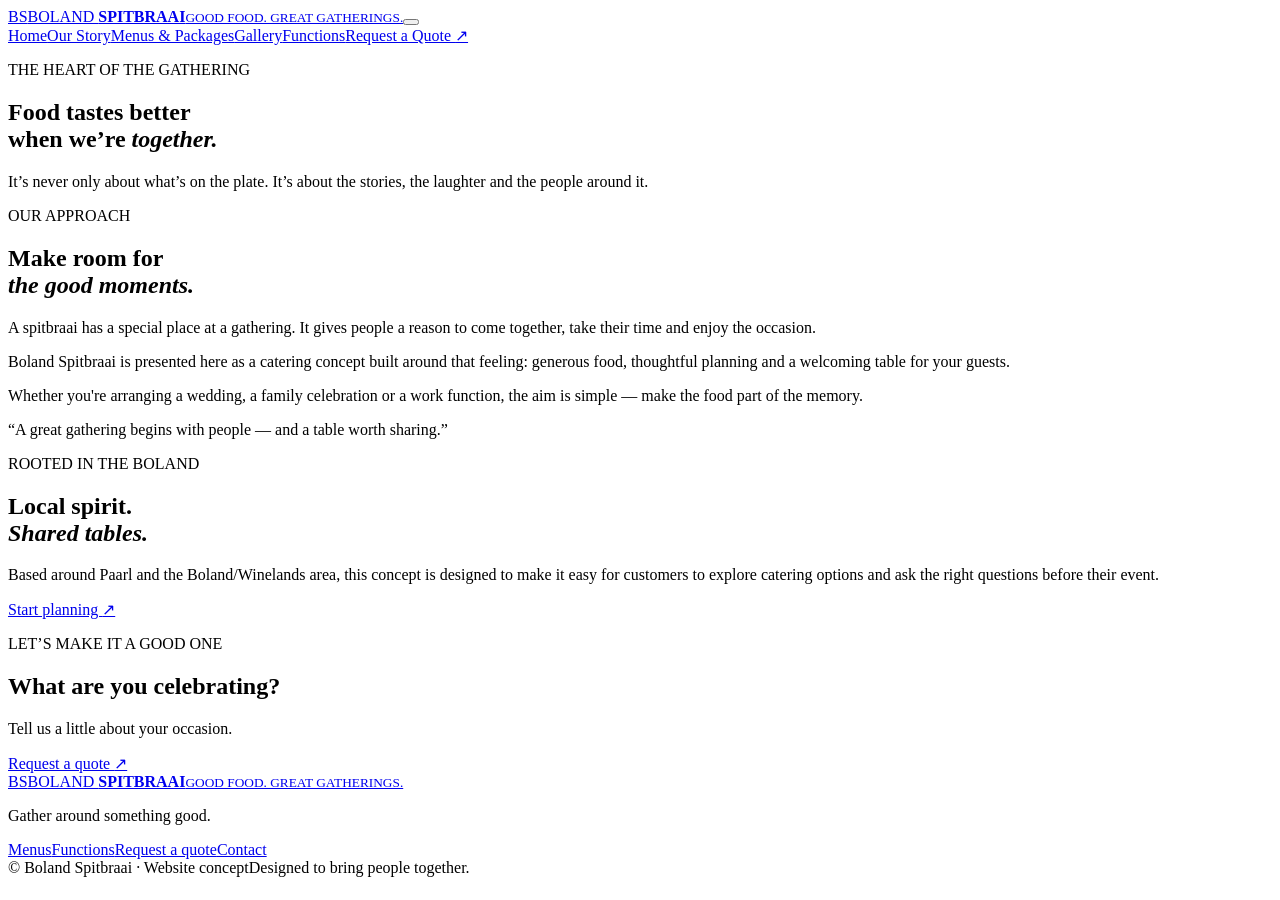
==== about.html @ 7854cdb7 "Add Boland Spitbraai about page" ====
<!doctype html><html lang="en"><head><meta charset="utf-8"><meta name="viewport" content="width=device-width, initial-scale=1"><meta name="description" content="Discover the spirit of Boland Spitbraai catering for gatherings in the Boland and Winelands."><title>Our Story | Boland Spitbraai</title><link rel="stylesheet" href="assets/css/styles.css"><script src="assets/js/main.js" defer></script></head><body>
<header class="site-header"><a class="brand" href="index.html"><span class="brand-mark">BS</span><span class="brand-name">BOLAND <b>SPITBRAAI</b><small>GOOD FOOD. GREAT GATHERINGS.</small></span></a><button class="nav-toggle" aria-expanded="false" aria-controls="site-nav" aria-label="Open navigation"><span></span><span></span></button><nav id="site-nav" class="site-nav"><a href="index.html">Home</a><a class="active" href="about.html">Our Story</a><a href="menus.html">Menus & Packages</a><a href="gallery.html">Gallery</a><a href="events.html">Functions</a><a class="nav-cta" href="quote.html">Request a Quote <span>↗</span></a></nav></header>
<main><section class="page-hero about-hero"><div class="page-hero-photo"></div><div class="wrap page-hero-content"><p class="eyebrow">THE HEART OF THE GATHERING</p><h1>Food tastes better<br>when we’re <em>together.</em></h1><p>It’s never only about what’s on the plate. It’s about the stories, the laughter and the people around it.</p></div></section>
<section class="section-pad"><div class="wrap story-grid"><div><p class="eyebrow dark-eye">OUR APPROACH</p><h2>Make room for<br><em>the good moments.</em></h2></div><div class="story-copy"><p>A spitbraai has a special place at a gathering. It gives people a reason to come together, take their time and enjoy the occasion.</p><p>Boland Spitbraai is presented here as a catering concept built around that feeling: generous food, thoughtful planning and a welcoming table for your guests.</p><p>Whether you're arranging a wedding, a family celebration or a work function, the aim is simple — make the food part of the memory.</p><div class="pull-quote">“A great gathering begins with people — and a table worth sharing.”</div></div></div></section>
<section class="about-image-row"><div class="about-image"></div><div class="about-image-copy"><p class="eyebrow">ROOTED IN THE BOLAND</p><h2>Local spirit.<br><em>Shared tables.</em></h2><p>Based around Paarl and the Boland/Winelands area, this concept is designed to make it easy for customers to explore catering options and ask the right questions before their event.</p><a class="button button-primary" href="quote.html">Start planning <span>↗</span></a></div></section>
<section class="quote-band"><div class="wrap quote-band-inner"><div><p class="eyebrow">LET’S MAKE IT A GOOD ONE</p><h2>What are you celebrating?</h2><p>Tell us a little about your occasion.</p></div><a class="button button-light" href="quote.html">Request a quote <span>↗</span></a></div></section></main>
<footer class="site-footer"><div class="wrap footer-main"><a class="brand footer-brand" href="index.html"><span class="brand-mark">BS</span><span class="brand-name">BOLAND <b>SPITBRAAI</b><small>GOOD FOOD. GREAT GATHERINGS.</small></span></a><p>Gather around something good.</p><div class="footer-links"><a href="menus.html">Menus</a><a href="events.html">Functions</a><a href="quote.html">Request a quote</a><a href="contact.html">Contact</a></div></div><div class="wrap footer-bottom"><span>© <span data-year></span> Boland Spitbraai · Website concept</span><span>Designed to bring people together.</span></div></footer></body></html>
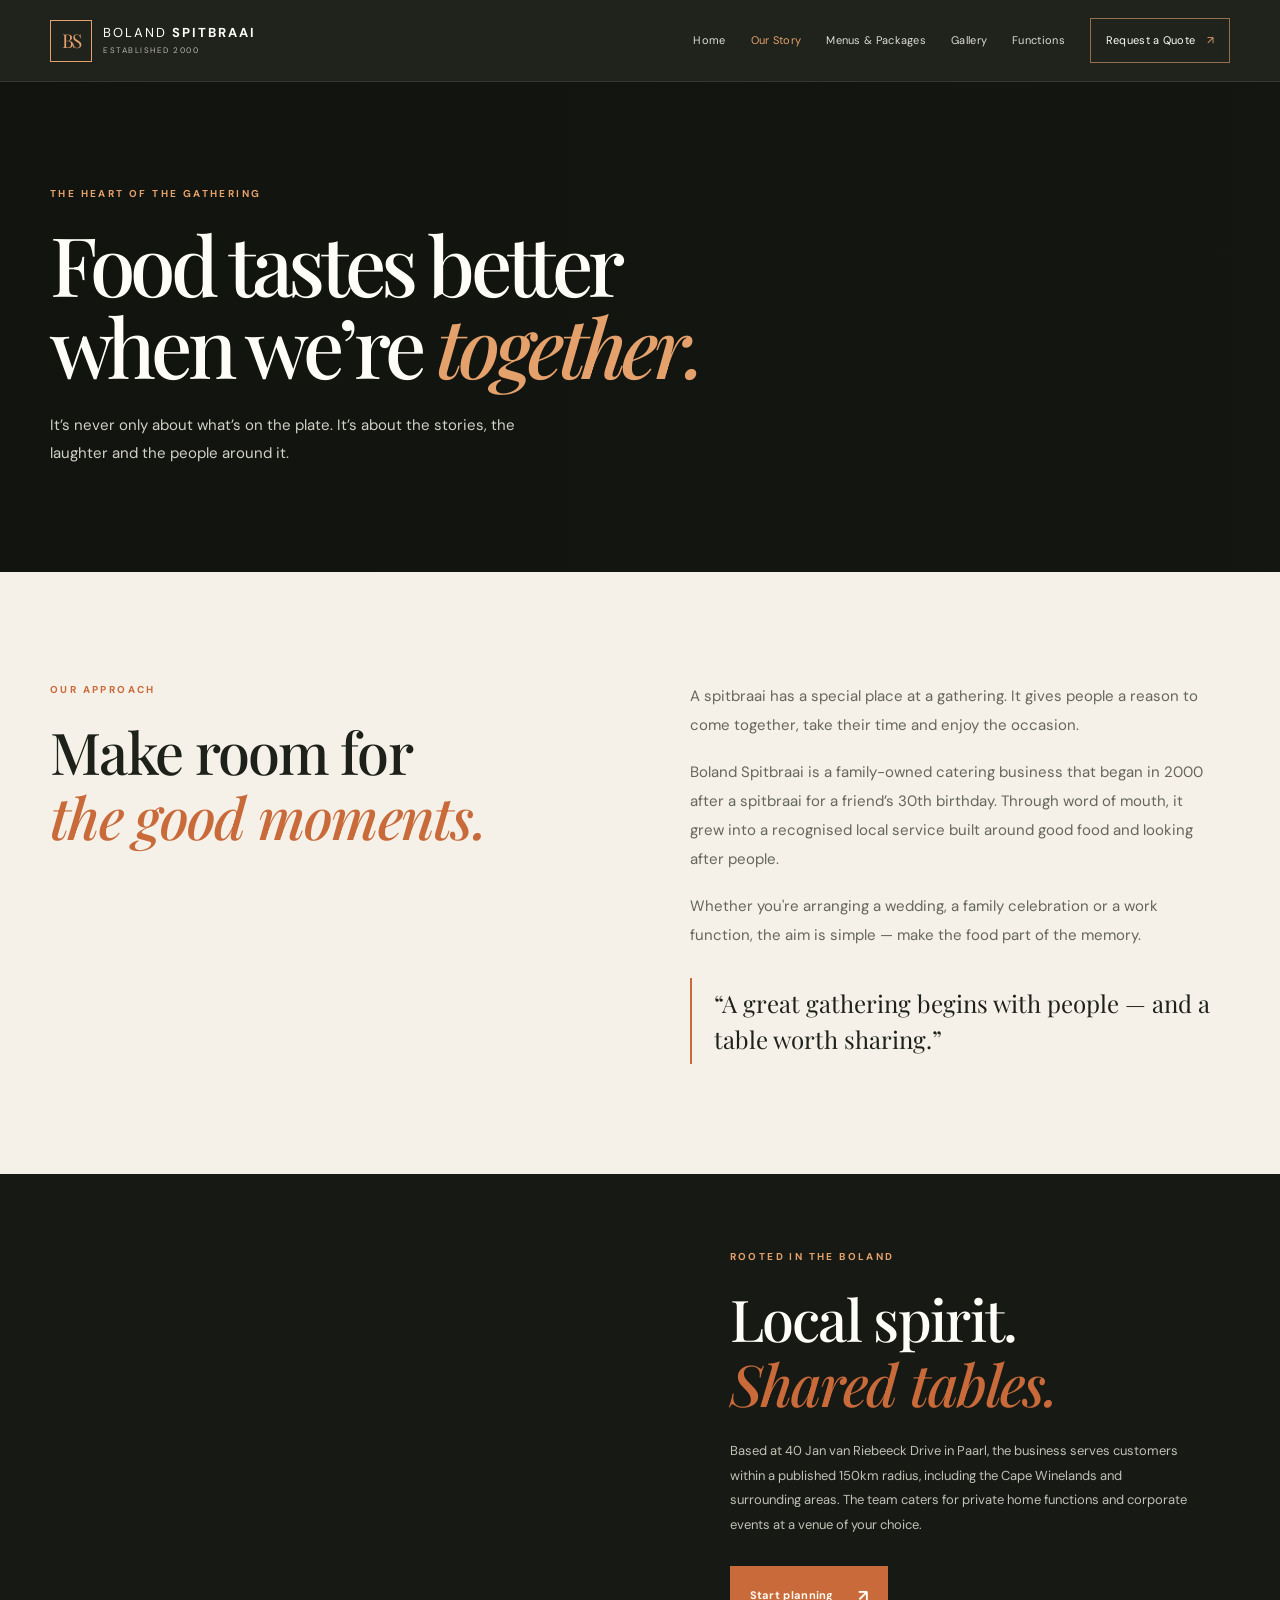
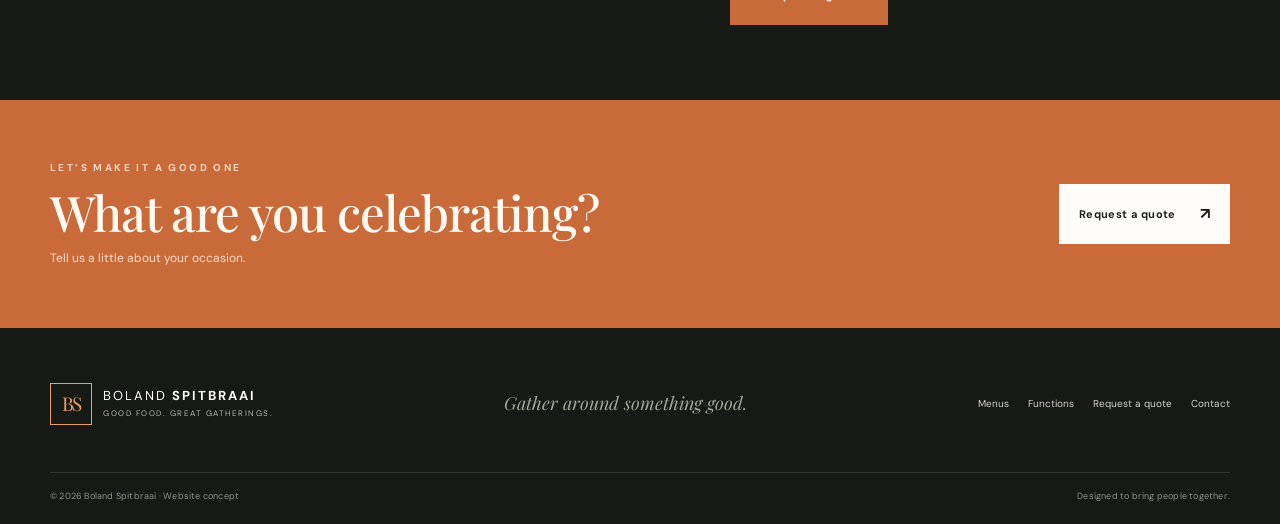
==== commit d4d24e0b: "Use verified Boland Spitbraai business details" ====
--- a/about.html
+++ b/about.html
@@ -1,7 +1,7 @@
 <!doctype html><html lang="en"><head><meta charset="utf-8"><meta name="viewport" content="width=device-width, initial-scale=1"><meta name="description" content="Discover the spirit of Boland Spitbraai catering for gatherings in the Boland and Winelands."><title>Our Story | Boland Spitbraai</title><link rel="stylesheet" href="assets/css/styles.css"><script src="assets/js/main.js" defer></script></head><body>
-<header class="site-header"><a class="brand" href="index.html"><span class="brand-mark">BS</span><span class="brand-name">BOLAND <b>SPITBRAAI</b><small>GOOD FOOD. GREAT GATHERINGS.</small></span></a><button class="nav-toggle" aria-expanded="false" aria-controls="site-nav" aria-label="Open navigation"><span></span><span></span></button><nav id="site-nav" class="site-nav"><a href="index.html">Home</a><a class="active" href="about.html">Our Story</a><a href="menus.html">Menus & Packages</a><a href="gallery.html">Gallery</a><a href="events.html">Functions</a><a class="nav-cta" href="quote.html">Request a Quote <span>↗</span></a></nav></header>
+<header class="site-header"><a class="brand" href="index.html"><span class="brand-mark">BS</span><span class="brand-name">BOLAND <b>SPITBRAAI</b><small>ESTABLISHED 2000</small></span></a><button class="nav-toggle" aria-expanded="false" aria-controls="site-nav" aria-label="Open navigation"><span></span><span></span></button><nav id="site-nav" class="site-nav"><a href="index.html">Home</a><a class="active" href="about.html">Our Story</a><a href="menus.html">Menus & Packages</a><a href="gallery.html">Gallery</a><a href="events.html">Functions</a><a class="nav-cta" href="quote.html">Request a Quote <span>↗</span></a></nav></header>
 <main><section class="page-hero about-hero"><div class="page-hero-photo"></div><div class="wrap page-hero-content"><p class="eyebrow">THE HEART OF THE GATHERING</p><h1>Food tastes better<br>when we’re <em>together.</em></h1><p>It’s never only about what’s on the plate. It’s about the stories, the laughter and the people around it.</p></div></section>
-<section class="section-pad"><div class="wrap story-grid"><div><p class="eyebrow dark-eye">OUR APPROACH</p><h2>Make room for<br><em>the good moments.</em></h2></div><div class="story-copy"><p>A spitbraai has a special place at a gathering. It gives people a reason to come together, take their time and enjoy the occasion.</p><p>Boland Spitbraai is presented here as a catering concept built around that feeling: generous food, thoughtful planning and a welcoming table for your guests.</p><p>Whether you're arranging a wedding, a family celebration or a work function, the aim is simple — make the food part of the memory.</p><div class="pull-quote">“A great gathering begins with people — and a table worth sharing.”</div></div></div></section>
-<section class="about-image-row"><div class="about-image"></div><div class="about-image-copy"><p class="eyebrow">ROOTED IN THE BOLAND</p><h2>Local spirit.<br><em>Shared tables.</em></h2><p>Based around Paarl and the Boland/Winelands area, this concept is designed to make it easy for customers to explore catering options and ask the right questions before their event.</p><a class="button button-primary" href="quote.html">Start planning <span>↗</span></a></div></section>
+<section class="section-pad"><div class="wrap story-grid"><div><p class="eyebrow dark-eye">OUR APPROACH</p><h2>Make room for<br><em>the good moments.</em></h2></div><div class="story-copy"><p>A spitbraai has a special place at a gathering. It gives people a reason to come together, take their time and enjoy the occasion.</p><p>Boland Spitbraai is a family-owned catering business that began in 2000 after a spitbraai for a friend’s 30th birthday. Through word of mouth, it grew into a recognised local service built around good food and looking after people.</p><p>Whether you're arranging a wedding, a family celebration or a work function, the aim is simple — make the food part of the memory.</p><div class="pull-quote">“A great gathering begins with people — and a table worth sharing.”</div></div></div></section>
+<section class="about-image-row"><div class="about-image"></div><div class="about-image-copy"><p class="eyebrow">ROOTED IN THE BOLAND</p><h2>Local spirit.<br><em>Shared tables.</em></h2><p>Based at 40 Jan van Riebeeck Drive in Paarl, the business serves customers within a published 150km radius, including the Cape Winelands and surrounding areas. The team caters for private home functions and corporate events at a venue of your choice.</p><a class="button button-primary" href="quote.html">Start planning <span>↗</span></a></div></section>
 <section class="quote-band"><div class="wrap quote-band-inner"><div><p class="eyebrow">LET’S MAKE IT A GOOD ONE</p><h2>What are you celebrating?</h2><p>Tell us a little about your occasion.</p></div><a class="button button-light" href="quote.html">Request a quote <span>↗</span></a></div></section></main>
 <footer class="site-footer"><div class="wrap footer-main"><a class="brand footer-brand" href="index.html"><span class="brand-mark">BS</span><span class="brand-name">BOLAND <b>SPITBRAAI</b><small>GOOD FOOD. GREAT GATHERINGS.</small></span></a><p>Gather around something good.</p><div class="footer-links"><a href="menus.html">Menus</a><a href="events.html">Functions</a><a href="quote.html">Request a quote</a><a href="contact.html">Contact</a></div></div><div class="wrap footer-bottom"><span>© <span data-year></span> Boland Spitbraai · Website concept</span><span>Designed to bring people together.</span></div></footer></body></html>
--- a/assets/css/styles.css
+++ b/assets/css/styles.css
@@ -0,0 +1,19 @@
+@import url('https://fonts.googleapis.com/css2?family=DM+Sans:wght@400;500;600;700&family=Playfair+Display:ital,wght@0,500;0,600;0,700;1,500;1,600&display=swap');
+:root{--ink:#1d211a;--deep:#171914;--deep2:#22261e;--paper:#f5f1e8;--paper2:#ebe4d6;--muted:#78796f;--line:rgba(29,33,26,.16);--accent:#c86a3a;--accent2:#e5a16c;--white:#fffdf7;--serif:'Playfair Display',Georgia,serif;--sans:'DM Sans',Arial,sans-serif;--wrap:1180px}
+*{box-sizing:border-box}html{scroll-behavior:smooth;scroll-padding-top:90px}body{margin:0;background:var(--paper);color:var(--ink);font-family:var(--sans);font-size:15px;line-height:1.7;-webkit-font-smoothing:antialiased}body.nav-open{overflow:hidden}a{color:inherit;text-decoration:none}img{display:block;max-width:100%}button,input,select,textarea{font:inherit}.wrap{width:min(var(--wrap),calc(100% - 64px));margin-inline:auto}.section-pad{padding:110px 0}.site-header{height:82px;position:sticky;top:0;z-index:50;display:flex;align-items:center;justify-content:space-between;padding:0 max(32px,calc((100vw - var(--wrap))/2));background:rgba(23,25,20,.96);color:var(--white);border-bottom:1px solid rgba(255,255,255,.09);backdrop-filter:blur(14px)}.brand{display:flex;align-items:center;gap:11px;flex-shrink:0}.brand-mark{width:42px;height:42px;border:1px solid var(--accent2);display:grid;place-items:center;font-family:var(--serif);font-size:19px;color:var(--accent2);letter-spacing:-2px}.brand-name{font-size:13px;letter-spacing:2px;line-height:1.2}.brand-name b{font-weight:700}.brand-name small{display:block;margin-top:5px;font-size:8px;letter-spacing:1.5px;color:#b8b7ab}.site-nav{display:flex;align-items:center;gap:25px;font-size:11px;letter-spacing:.3px}.site-nav>a:not(.nav-cta){color:#deddd3;transition:color .2s}.site-nav>a:hover,.site-nav>a.active{color:var(--accent2)}.nav-cta{padding:12px 15px;border:1px solid rgba(229,161,108,.6);color:var(--white);white-space:nowrap}.nav-cta span{color:var(--accent2);margin-left:8px}.nav-toggle{display:none}
+.hero{min-height:690px;height:min(790px,calc(100svh - 82px));position:relative;overflow:hidden;display:flex;align-items:center;background:var(--deep);color:var(--white)}.hero-image,.page-hero-photo{position:absolute;inset:0;background-size:cover;background-position:center}.hero-image{background-image:linear-gradient(90deg,rgba(15,17,13,.92) 0%,rgba(15,17,13,.77) 40%,rgba(15,17,13,.16) 100%),linear-gradient(0deg,rgba(15,17,13,.36),transparent 50%),url('https://images.unsplash.com/photo-1529193591184-b1d58069ecdd?auto=format&fit=crop&w=2000&q=90');transform:scale(1.02)}.hero-content{position:relative;z-index:1;padding-top:12px}.eyebrow{font-size:10px;letter-spacing:2.4px;font-weight:700;line-height:1.5;color:var(--accent2);margin:0 0 22px}.eyebrow span{display:inline-block;width:24px;height:1px;background:var(--accent2);vertical-align:middle;margin-right:8px}.hero h1,.page-hero h1,.quote-intro h1{font-size:clamp(56px,7vw,98px);letter-spacing:-4.8px;line-height:.99;font-weight:500;margin:0;font-family:var(--serif)}h1 em,h2 em{font-weight:500;color:var(--accent2)}.hero-copy{max-width:470px;margin:28px 0 30px;color:#deddd3;font-size:15px;line-height:1.85}.hero-actions{display:flex;align-items:center;gap:28px}.button{display:inline-flex;align-items:center;justify-content:center;gap:24px;padding:15px 19px;font-size:11px;letter-spacing:.3px;font-weight:700;border:1px solid transparent;cursor:pointer;transition:transform .2s,background .2s,border-color .2s}.button:hover{transform:translateY(-2px)}.button span{font-size:16px}.button-primary{background:var(--accent);color:#fffaf2}.button-primary:hover{background:#ad552c}.text-link{color:#f5f1e8;font-size:11px}.text-link span{margin-left:8px;color:var(--accent2)}.hero-note{display:flex;align-items:center;gap:12px;margin-top:76px;color:#b5b4a8;font-size:8px;letter-spacing:1.9px}.note-line{width:32px;height:1px;background:var(--accent2)}.hero-stamp{position:absolute;right:max(32px,calc((100vw - var(--wrap))/2));bottom:54px;z-index:1;width:136px;height:136px;border:1px solid rgba(229,161,108,.6);border-radius:50%;display:flex;flex-direction:column;align-items:center;justify-content:center;gap:4px;color:#e6d7c2;transform:rotate(9deg);font-size:8px;letter-spacing:1.7px}.hero-stamp b{font-family:var(--serif);font-size:18px;font-weight:500;color:var(--accent2);letter-spacing:0}
+.intro-grid,.story-grid,.contact-grid{display:grid;grid-template-columns:1fr 1fr;gap:90px;align-items:start}.dark-eye{color:var(--accent)}h2{font-family:var(--serif);font-weight:500;letter-spacing:-1.7px;font-size:clamp(37px,4.5vw,58px);line-height:1.12;margin:0 0 24px}h2 em{color:var(--accent)}.intro-copy{max-width:500px;padding-top:18px}.intro-copy p,.story-copy p,.contact-grid>div>p:not(.eyebrow){color:#65665c;line-height:1.95;margin:0 0 17px}.under-link{display:inline-flex;gap:22px;align-items:center;border-bottom:1px solid var(--accent);padding:8px 0;color:var(--ink);font-size:11px;font-weight:700;margin-top:12px}.under-link span{color:var(--accent);font-size:16px}
+.feature-section{display:grid;grid-template-columns:1fr 1fr;min-height:610px;background:var(--deep);color:var(--white)}.feature-photo{background:url('https://images.unsplash.com/photo-1555939594-58d7cb561ad1?auto=format&fit=crop&w=1400&q=90') center/cover;min-height:550px}.feature-panel{padding:90px clamp(38px,7vw,105px);align-self:center}.feature-panel h2{font-size:clamp(40px,4.5vw,60px)}.feature-panel>p:not(.eyebrow){color:#c0c0b4;max-width:450px;font-size:13px;line-height:1.9}.feature-list{margin:27px 0 32px;border-top:1px solid rgba(255,255,255,.14)}.feature-list>div{display:flex;align-items:center;gap:20px;border-bottom:1px solid rgba(255,255,255,.14);padding:14px 0;font-size:12px}.feature-list span{color:var(--accent2);font-size:10px}.button-outline{border-color:rgba(229,161,108,.7);color:var(--white);background:transparent}.button-outline:hover{background:rgba(229,161,108,.1)}
+.section-heading{display:flex;align-items:end;justify-content:space-between;gap:45px;margin-bottom:44px}.section-heading h2{margin-bottom:0}.section-heading>p{max-width:380px;color:#74756b;font-size:13px;line-height:1.9;margin:0 0 5px}.package-grid{display:grid;grid-template-columns:repeat(3,1fr);gap:22px}.package-card{display:block;min-width:0}.card-number{display:block;font-size:9px;letter-spacing:1.6px;color:#77786e;margin-bottom:12px}.package-image{height:270px;background-size:cover;background-position:center;transition:filter .25s,transform .35s}.package-card:hover .package-image{filter:saturate(1.1);transform:translateY(-4px)}.package-image-one{background-image:url('https://images.unsplash.com/photo-1555939594-58d7cb561ad1?auto=format&fit=crop&w=900&q=85')}.package-image-two{background-image:url('https://images.unsplash.com/photo-1511795409834-ef04bbd61622?auto=format&fit=crop&w=900&q=85')}.package-image-three{background-image:url('https://images.unsplash.com/photo-1528605248644-14dd04022da1?auto=format&fit=crop&w=900&q=85')}.package-bottom{display:flex;align-items:center;justify-content:space-between;gap:12px;padding:20px 0;border-bottom:1px solid var(--line)}.package-bottom h3,.event-card h3{font-family:var(--serif);font-weight:500;font-size:23px;line-height:1.2;margin:0 0 9px}.package-bottom p,.event-card p{font-size:12px;color:#73746a;line-height:1.7;margin:0}.round-arrow{width:35px;height:35px;border:1px solid var(--line);border-radius:50%;display:grid;place-items:center;flex-shrink:0;color:var(--accent)}.small-note{font-size:10px;line-height:1.8;color:#838378;margin-top:24px}
+.quote-band{background:var(--accent);color:#fffaf2;padding:60px 0}.quote-band-inner{display:flex;align-items:center;justify-content:space-between;gap:30px}.quote-band .eyebrow{color:#f8d7be;margin-bottom:10px}.quote-band h2{font-size:clamp(34px,4vw,49px);margin:0 0 8px;letter-spacing:-1px}.quote-band h2 em{color:#ffe3cb}.quote-band p:not(.eyebrow){margin:0;color:#ffdfc9;font-size:12px}.button-light{background:var(--white);color:var(--ink);white-space:nowrap}.button-light:hover{background:#f2e3d1}
+.site-footer{background:var(--deep);color:var(--white);padding:42px 0 0}.footer-main{display:flex;align-items:center;justify-content:space-between;gap:25px;padding-bottom:35px}.footer-main>p{color:#a7a79b;font-family:var(--serif);font-style:italic;font-size:18px}.footer-links{display:flex;gap:19px;flex-wrap:wrap}.footer-links a{font-size:10px;color:#d4d3c9}.footer-links a:hover{color:var(--accent2)}.footer-bottom{border-top:1px solid rgba(255,255,255,.12);padding:16px 0 20px;display:flex;justify-content:space-between;gap:20px;color:#929387;font-size:9px;letter-spacing:.2px}
+.page-hero{position:relative;min-height:490px;display:flex;align-items:center;background:var(--deep);color:var(--white);overflow:hidden}.page-hero-photo{background-image:linear-gradient(90deg,rgba(17,19,14,.91),rgba(17,19,14,.58) 60%,rgba(17,19,14,.28)),url('https://images.unsplash.com/photo-1555939594-58d7cb561ad1?auto=format&fit=crop&w=1800&q=85')}.about-hero .page-hero-photo{background-image:linear-gradient(90deg,rgba(17,19,14,.92),rgba(17,19,14,.56)),url('https://images.unsplash.com/photo-1528605248644-14dd04022da1?auto=format&fit=crop&w=1800&q=85')}.menu-hero .page-hero-photo{background-image:linear-gradient(90deg,rgba(17,19,14,.92),rgba(17,19,14,.48)),url('https://images.unsplash.com/photo-1544025162-d76694265947?auto=format&fit=crop&w=1800&q=85')}.gallery-hero .page-hero-photo{background-image:linear-gradient(90deg,rgba(17,19,14,.92),rgba(17,19,14,.45)),url('https://images.unsplash.com/photo-1517248135467-4c7edcad34c4?auto=format&fit=crop&w=1800&q=85')}.events-hero .page-hero-photo{background-image:linear-gradient(90deg,rgba(17,19,14,.93),rgba(17,19,14,.54)),url('https://images.unsplash.com/photo-1511795409834-ef04bbd61622?auto=format&fit=crop&w=1800&q=85')}.contact-hero .page-hero-photo{background-image:linear-gradient(90deg,rgba(17,19,14,.93),rgba(17,19,14,.48)),url('https://images.unsplash.com/photo-1517248135467-4c7edcad34c4?auto=format&fit=crop&w=1800&q=85')}.page-hero-content{position:relative;padding-top:24px;padding-bottom:24px}.page-hero h1{font-size:clamp(52px,6.7vw,82px)}.page-hero-content>p:not(.eyebrow){max-width:520px;color:#d2d1c7;margin:25px 0 0;line-height:1.9}.page-hero-content .button{margin-top:25px}
+.story-grid{gap:100px}.story-copy{max-width:530px}.pull-quote{border-left:2px solid var(--accent);padding:7px 0 7px 22px;margin-top:28px;font-family:var(--serif);font-size:24px;line-height:1.5}.about-image-row{display:grid;grid-template-columns:1fr 1fr;background:var(--deep);color:var(--white)}.about-image{min-height:470px;background:url('https://images.unsplash.com/photo-1547592180-85f173990554?auto=format&fit=crop&w=1300&q=85') center/cover}.about-image-copy{align-self:center;padding:75px clamp(36px,7vw,100px)}.about-image-copy>p:not(.eyebrow){color:#c1c1b5;font-size:13px;line-height:1.9;max-width:470px;margin-bottom:28px}
+.menu-list-section{padding-top:80px}.menu-row{display:grid;grid-template-columns:1fr 1fr;gap:70px;align-items:center;padding:50px 0;border-top:1px solid var(--line)}.menu-row.reverse .menu-row-image{order:2}.menu-row-image{height:390px;position:relative;background-size:cover;background-position:center}.menu-image-one{background-image:url('https://images.unsplash.com/photo-1555939594-58d7cb561ad1?auto=format&fit=crop&w=1200&q=85')}.menu-image-two{background-image:url('https://images.unsplash.com/photo-1511795409834-ef04bbd61622?auto=format&fit=crop&w=1200&q=85')}.menu-image-three{background-image:url('https://images.unsplash.com/photo-1528605248644-14dd04022da1?auto=format&fit=crop&w=1200&q=85')}.menu-row-image>span{position:absolute;top:18px;left:18px;background:var(--accent);color:#fff;padding:8px 13px;font-size:11px}.menu-row-content h2{font-size:43px}.menu-row-content>p:not(.eyebrow){color:#727368;font-size:13px;line-height:1.9}.menu-row-content ul{list-style:none;margin:23px 0;padding:0}.menu-row-content li{border-bottom:1px solid var(--line);padding:10px 0;font-size:12px;color:#55574d}.menu-row-content li:before{content:'↗';color:var(--accent);margin-right:12px}
+.gallery-grid{display:grid;grid-template-columns:repeat(3,1fr);grid-auto-rows:250px;gap:18px}.gallery-tile{margin:0;position:relative;overflow:hidden;background:#d8d0c2}.gallery-tile img{width:100%;height:100%;object-fit:cover;transition:transform .5s}.gallery-tile:hover img{transform:scale(1.04)}.gallery-tile:after{content:'';position:absolute;inset:35% 0 0;background:linear-gradient(transparent,rgba(0,0,0,.72));pointer-events:none}.gallery-tile figcaption{position:absolute;z-index:1;bottom:18px;left:20px;color:white;font-family:var(--serif);font-size:20px}.gallery-tile figcaption span{font-family:var(--sans);font-size:9px;letter-spacing:1px;color:var(--accent2);margin-right:10px}.tile-tall{grid-row:span 2}.tile-wide{grid-column:span 2}
+.event-grid{display:grid;grid-template-columns:repeat(3,1fr);gap:22px}.event-card{background:var(--white)}.event-img{height:240px;background-size:cover;background-position:center}.event-img-wedding{background-image:url('https://images.unsplash.com/photo-1511795409834-ef04bbd61622?auto=format&fit=crop&w=900&q=85')}.event-img-private{background-image:url('https://images.unsplash.com/photo-1528605248644-14dd04022da1?auto=format&fit=crop&w=900&q=85')}.event-img-corporate{background-image:url('https://images.unsplash.com/photo-1517248135467-4c7edcad34c4?auto=format&fit=crop&w=900&q=85')}.event-card-body{padding:24px}.event-index{font-size:9px;letter-spacing:1.5px;color:var(--accent)}.event-card h3{margin:12px 0}.event-card .under-link{margin-top:16px}.planning-section{background:var(--deep);color:var(--white)}.planning-grid{display:grid;grid-template-columns:.9fr 1.1fr;gap:100px}.planning-grid>div:first-child>p:not(.eyebrow){max-width:410px;color:#b7b7aa;font-size:13px;line-height:1.9;margin-bottom:28px}.planning-steps>div{display:flex;gap:25px;border-bottom:1px solid rgba(255,255,255,.15);padding:20px 0}.planning-steps>div:first-child{padding-top:0}.planning-steps>div>span{color:var(--accent2);font-size:11px}.planning-steps h3{font-family:var(--serif);font-size:23px;font-weight:500;margin:0 0 7px}.planning-steps p{margin:0;color:#b8b8ac;font-size:12px;line-height:1.8}
+.quote-page{background:var(--paper)}.quote-layout{display:grid;grid-template-columns:.8fr 1.2fr;gap:80px;align-items:start}.quote-intro h1{font-size:clamp(50px,5.5vw,70px);color:var(--ink)}.quote-intro h1 em{color:var(--accent)}.quote-intro>p:not(.eyebrow){color:#6c6d62;font-size:13px;line-height:1.9;margin:23px 0 30px}.quote-info{display:flex;gap:16px;padding:18px 0;border-top:1px solid var(--line)}.quote-info>span{color:var(--accent);font-size:10px}.quote-info b{font-size:12px}.quote-info p{margin:3px 0 0;color:#77786d;font-size:11px}.quote-form{background:var(--white);padding:34px;border:1px solid rgba(29,33,26,.08);box-shadow:0 14px 45px rgba(44,36,25,.05)}.form-top{display:flex;justify-content:space-between;gap:10px;border-bottom:1px solid var(--line);padding-bottom:18px;margin-bottom:24px;font-size:9px;letter-spacing:1.3px;font-weight:700}.form-top span:last-child{color:#858579;font-size:8px}.form-grid{display:grid;grid-template-columns:1fr 1fr;gap:18px}.form-field{display:flex;flex-direction:column;gap:7px}.form-field label{font-size:11px;font-weight:700}.form-field input,.form-field select,.form-field textarea{width:100%;border:1px solid #dcd8ce;background:#fffdf8;color:var(--ink);padding:12px 13px;border-radius:0;outline:none;font-size:12px}.form-field input:focus,.form-field select:focus,.form-field textarea:focus{border-color:var(--accent);box-shadow:0 0 0 2px rgba(200,106,58,.1)}.form-field textarea{resize:vertical}.form-field input::placeholder,.form-field textarea::placeholder{color:#a1a095}.full-field{grid-column:1/-1}.consent-check{display:flex;align-items:flex-start;gap:10px;margin:21px 0;font-size:10px;color:#696a5f;line-height:1.6}.consent-check input{margin-top:3px;accent-color:var(--accent)}.submit-button{width:100%}.form-status{display:none;padding:13px;background:#f1e7d8;color:#57412f;font-size:11px;line-height:1.7;margin:15px 0 0;overflow-wrap:anywhere}.form-status.is-visible{display:block}.form-footnote{font-size:9px;line-height:1.7;color:#89897d;margin:16px 0 0}.contact-grid{gap:100px}.contact-panel{border-top:1px solid var(--line)}.contact-panel-row{display:flex;gap:20px;padding:24px 0;border-bottom:1px solid var(--line)}.contact-panel-row>span{color:var(--accent);font-size:10px}.contact-panel-row h3{font-family:var(--serif);font-size:24px;font-weight:500;margin:0 0 8px}.contact-panel-row p{font-size:12px;line-height:1.8;color:#74756a;margin:0;max-width:440px}.contact-panel-row .under-link{margin-top:7px}
+@media(min-width:1500px){.hero-content{padding-top:0}}@media(max-width:1050px){.site-header{padding-inline:24px}.site-nav{gap:14px;font-size:10px}.brand-name{font-size:11px}.wrap{width:calc(100% - 48px)}.hero-stamp{right:24px}.section-pad{padding:85px 0}.feature-panel{padding:65px 40px}.intro-grid,.story-grid,.contact-grid{gap:50px}.quote-layout{gap:45px}.planning-grid{gap:55px}.package-image{height:220px}.event-img{height:200px}.menu-row{gap:40px}}
+@media(max-width:800px){.site-header{height:72px;padding-inline:20px}.brand-mark{width:38px;height:38px}.brand-name{font-size:11px}.nav-toggle{display:flex;width:42px;height:42px;border:1px solid rgba(255,255,255,.2);background:transparent;flex-direction:column;align-items:center;justify-content:center;gap:6px;z-index:2}.nav-toggle span{width:17px;height:1px;background:var(--white);transition:transform .2s}.nav-toggle[aria-expanded=true] span:first-child{transform:translateY(3.5px) rotate(45deg)}.nav-toggle[aria-expanded=true] span:last-child{transform:translateY(-3.5px) rotate(-45deg)}.site-nav{position:fixed;inset:72px 0 0;background:var(--deep);padding:30px 25px 45px;display:flex;flex-direction:column;align-items:stretch;gap:0;overflow-y:auto;transform:translateX(100%);transition:transform .25s ease;visibility:hidden}.site-nav.is-open{transform:translateX(0);visibility:visible}.site-nav>a:not(.nav-cta){padding:17px 0;border-bottom:1px solid rgba(255,255,255,.1);font-size:15px}.nav-cta{margin-top:25px;text-align:center;padding:15px}.hero{height:auto;min-height:690px;max-height:none;padding:85px 0 35px}.hero-image{background-image:linear-gradient(90deg,rgba(15,17,13,.91),rgba(15,17,13,.57)),linear-gradient(0deg,rgba(15,17,13,.55),transparent 60%),url('https://images.unsplash.com/photo-1529193591184-b1d58069ecdd?auto=format&fit=crop&w=1300&q=85');background-position:center}.hero-content{padding-top:0}.hero h1{font-size:clamp(54px,12vw,78px);letter-spacing:-3px}.hero-copy{max-width:450px;font-size:14px}.hero-note{margin-top:60px;max-width:260px;line-height:1.8}.hero-stamp{width:100px;height:100px;right:22px;bottom:32px;font-size:6px;letter-spacing:1px}.hero-stamp b{font-size:14px}.intro-grid,.story-grid,.contact-grid,.quote-layout,.planning-grid{grid-template-columns:1fr;gap:30px}.section-pad{padding:70px 0}.intro-copy{padding-top:0}.feature-section,.about-image-row{grid-template-columns:1fr}.feature-photo{min-height:360px}.feature-panel{padding:55px 24px 65px}.section-heading{align-items:flex-start;flex-direction:column;gap:15px;margin-bottom:30px}.section-heading>p{max-width:560px}.package-grid,.event-grid{grid-template-columns:1fr 1fr}.package-grid .package-card:last-child,.event-grid .event-card:last-child{grid-column:1/-1}.package-image{height:250px}.quote-band-inner{align-items:flex-start;flex-direction:column}.quote-band{padding:45px 0}.footer-main{align-items:flex-start;flex-direction:column;gap:14px}.footer-main>p{margin:4px 0}.footer-links{gap:14px}.page-hero{min-height:430px}.page-hero h1{font-size:clamp(48px,10vw,68px);letter-spacing:-2.8px}.page-hero-content>p:not(.eyebrow){max-width:470px}.about-image{min-height:340px}.about-image-copy{padding:55px 24px}.menu-row{grid-template-columns:1fr;gap:24px;padding:35px 0}.menu-row.reverse .menu-row-image{order:0}.menu-row-image{height:320px}.menu-row-content h2{font-size:38px}.gallery-grid{grid-template-columns:repeat(2,1fr);grid-auto-rows:220px;gap:12px}.tile-wide{grid-column:span 2}.planning-grid{gap:40px}.quote-layout{gap:35px}.quote-form{padding:25px}.quote-intro h1{font-size:58px}.contact-grid{gap:25px}}
+@media(max-width:480px){.wrap{width:calc(100% - 40px)}.site-header{padding-inline:16px}.brand{gap:8px}.brand-name{font-size:10px;letter-spacing:1.5px}.brand-name small{font-size:7px;letter-spacing:1px}.hero{min-height:650px;padding-top:75px}.hero h1{font-size:54px}.hero-copy{font-size:13px;margin:22px 0 25px}.hero-actions{align-items:flex-start;flex-direction:column;gap:18px}.hero-note{margin-top:45px;font-size:7px;letter-spacing:1.2px;max-width:210px}.hero-stamp{width:83px;height:83px;bottom:24px;right:17px}.hero-stamp b{font-size:12px}.hero-stamp span{font-size:5px}.section-pad{padding:58px 0}h2{font-size:38px}.feature-photo{min-height:280px}.feature-panel{padding:45px 20px 50px}.package-grid,.event-grid{grid-template-columns:1fr}.package-grid .package-card:last-child,.event-grid .event-card:last-child{grid-column:auto}.package-image{height:240px}.quote-band h2{font-size:36px}.footer-bottom{flex-direction:column;gap:5px}.page-hero{min-height:400px}.page-hero h1{font-size:47px;letter-spacing:-2px}.page-hero-content>p:not(.eyebrow){font-size:13px}.menu-row-image{height:255px}.menu-row-content h2{font-size:35px}.gallery-grid{grid-auto-rows:170px;gap:9px}.gallery-tile figcaption{left:11px;bottom:12px;font-size:15px}.gallery-tile figcaption span{font-size:7px;margin-right:4px}.quote-form{padding:19px}.form-grid{grid-template-columns:1fr;gap:15px}.full-field{grid-column:auto}.form-top{flex-direction:column;gap:5px}.form-top span:last-child{font-size:7px}.quote-intro h1{font-size:51px}.contact-panel-row h3{font-size:21px}.pull-quote{font-size:21px}}
+@media(prefers-reduced-motion:reduce){*,*::before,*::after{scroll-behavior:auto!important;transition:none!important;animation:none!important}}
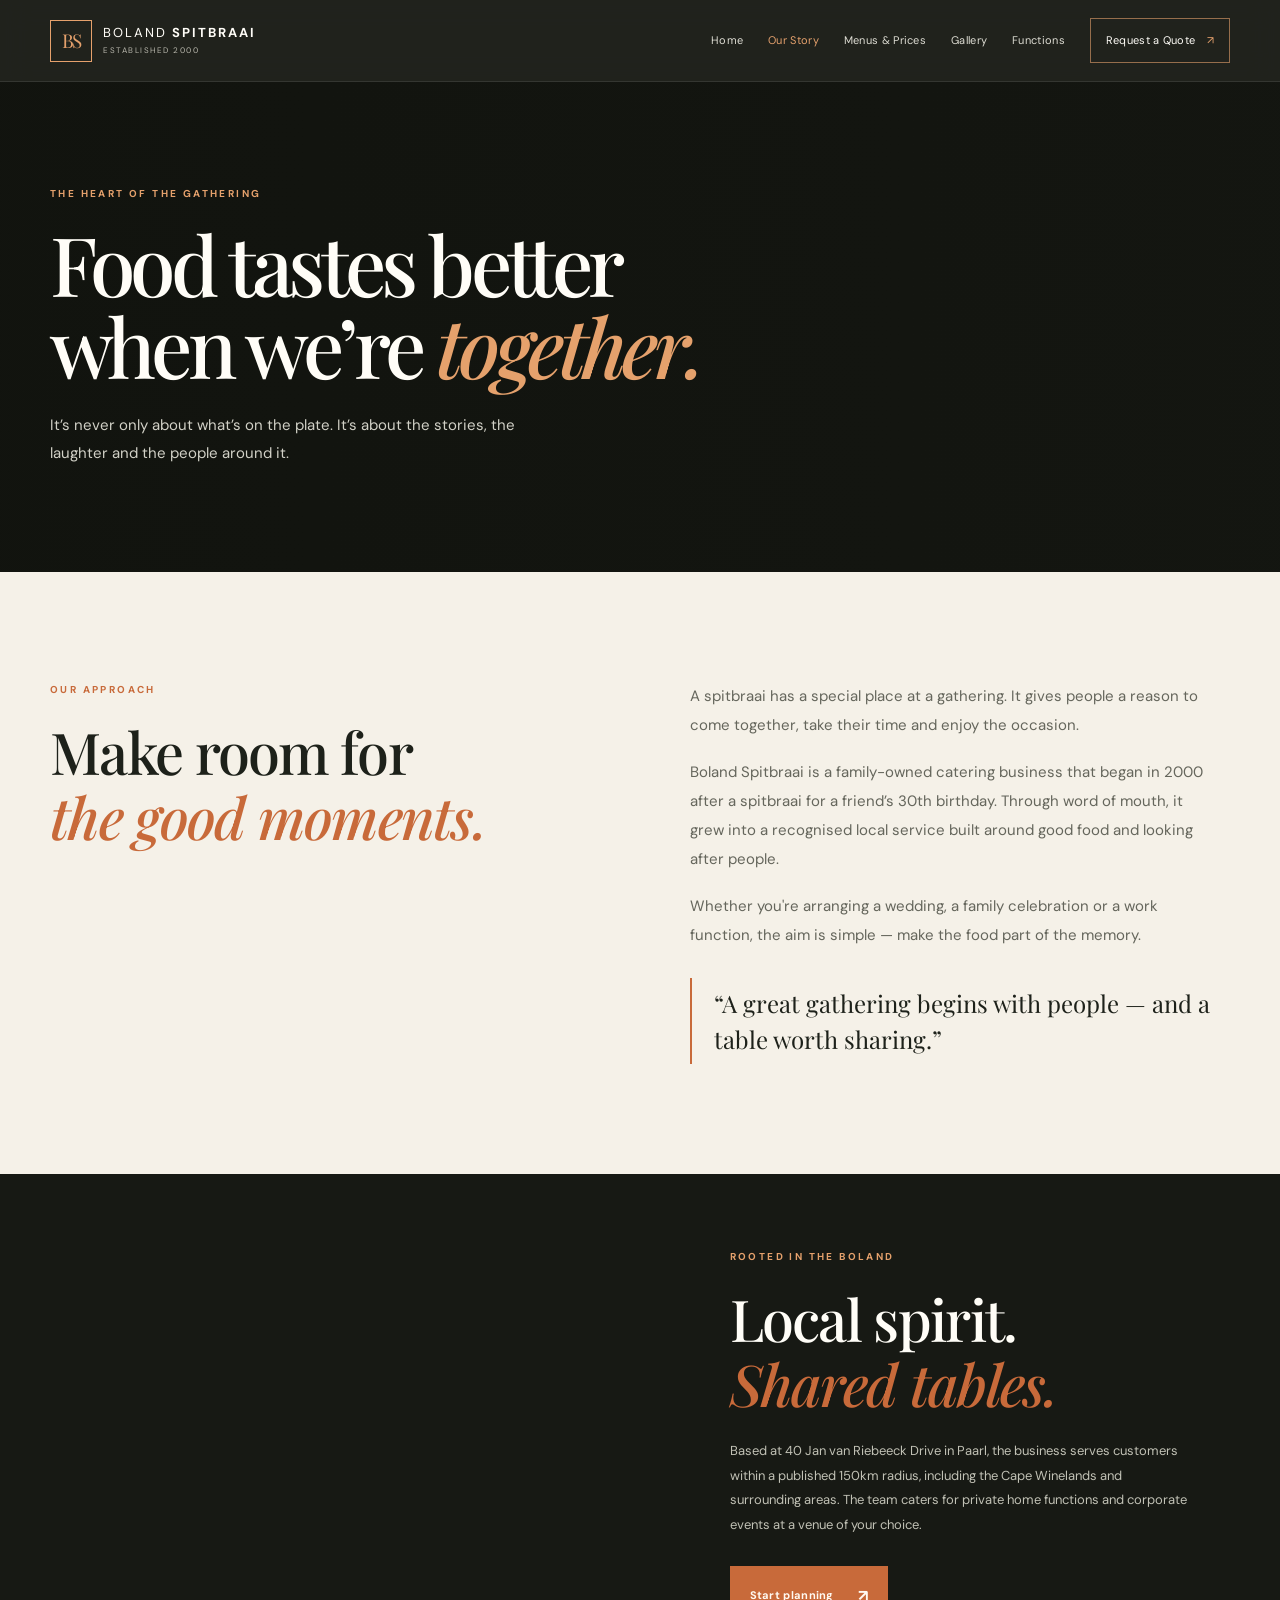
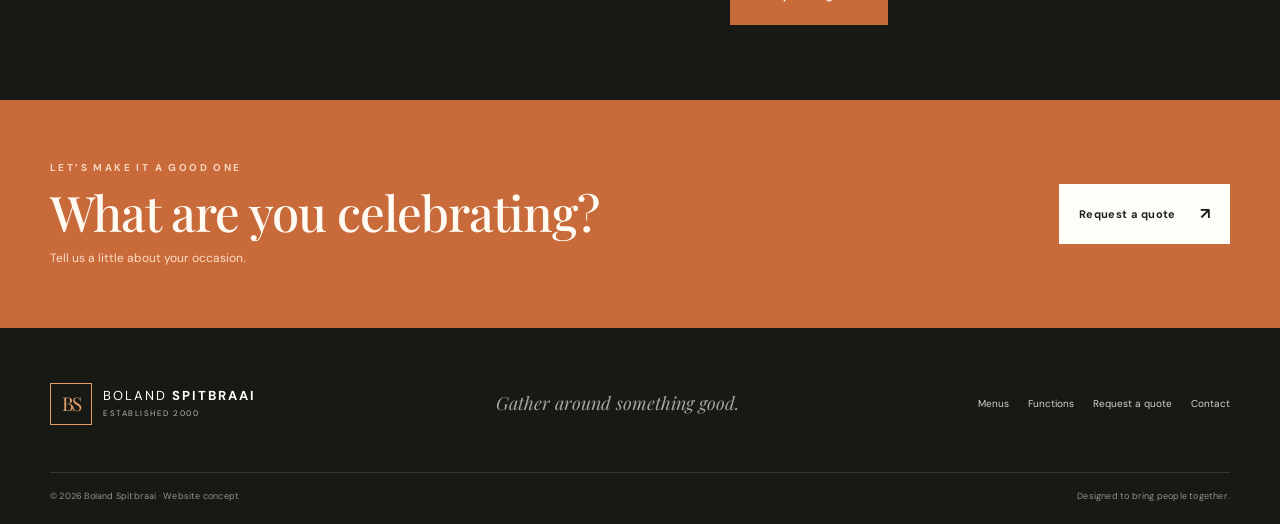
==== commit 6350cbc8: "Align navigation with updated Boland Spitbraai site" ====
--- a/about.html
+++ b/about.html
@@ -1,7 +1,7 @@
 <!doctype html><html lang="en"><head><meta charset="utf-8"><meta name="viewport" content="width=device-width, initial-scale=1"><meta name="description" content="Discover the spirit of Boland Spitbraai catering for gatherings in the Boland and Winelands."><title>Our Story | Boland Spitbraai</title><link rel="stylesheet" href="assets/css/styles.css"><script src="assets/js/main.js" defer></script></head><body>
-<header class="site-header"><a class="brand" href="index.html"><span class="brand-mark">BS</span><span class="brand-name">BOLAND <b>SPITBRAAI</b><small>ESTABLISHED 2000</small></span></a><button class="nav-toggle" aria-expanded="false" aria-controls="site-nav" aria-label="Open navigation"><span></span><span></span></button><nav id="site-nav" class="site-nav"><a href="index.html">Home</a><a class="active" href="about.html">Our Story</a><a href="menus.html">Menus & Packages</a><a href="gallery.html">Gallery</a><a href="events.html">Functions</a><a class="nav-cta" href="quote.html">Request a Quote <span>↗</span></a></nav></header>
+<header class="site-header"><a class="brand" href="index.html"><span class="brand-mark">BS</span><span class="brand-name">BOLAND <b>SPITBRAAI</b><small>ESTABLISHED 2000</small></span></a><button class="nav-toggle" aria-expanded="false" aria-controls="site-nav" aria-label="Open navigation"><span></span><span></span></button><nav id="site-nav" class="site-nav"><a href="index.html">Home</a><a class="active" href="about.html">Our Story</a><a href="menus.html">Menus & Prices</a><a href="gallery.html">Gallery</a><a href="events.html">Functions</a><a class="nav-cta" href="quote.html">Request a Quote <span>↗</span></a></nav></header>
 <main><section class="page-hero about-hero"><div class="page-hero-photo"></div><div class="wrap page-hero-content"><p class="eyebrow">THE HEART OF THE GATHERING</p><h1>Food tastes better<br>when we’re <em>together.</em></h1><p>It’s never only about what’s on the plate. It’s about the stories, the laughter and the people around it.</p></div></section>
 <section class="section-pad"><div class="wrap story-grid"><div><p class="eyebrow dark-eye">OUR APPROACH</p><h2>Make room for<br><em>the good moments.</em></h2></div><div class="story-copy"><p>A spitbraai has a special place at a gathering. It gives people a reason to come together, take their time and enjoy the occasion.</p><p>Boland Spitbraai is a family-owned catering business that began in 2000 after a spitbraai for a friend’s 30th birthday. Through word of mouth, it grew into a recognised local service built around good food and looking after people.</p><p>Whether you're arranging a wedding, a family celebration or a work function, the aim is simple — make the food part of the memory.</p><div class="pull-quote">“A great gathering begins with people — and a table worth sharing.”</div></div></div></section>
 <section class="about-image-row"><div class="about-image"></div><div class="about-image-copy"><p class="eyebrow">ROOTED IN THE BOLAND</p><h2>Local spirit.<br><em>Shared tables.</em></h2><p>Based at 40 Jan van Riebeeck Drive in Paarl, the business serves customers within a published 150km radius, including the Cape Winelands and surrounding areas. The team caters for private home functions and corporate events at a venue of your choice.</p><a class="button button-primary" href="quote.html">Start planning <span>↗</span></a></div></section>
 <section class="quote-band"><div class="wrap quote-band-inner"><div><p class="eyebrow">LET’S MAKE IT A GOOD ONE</p><h2>What are you celebrating?</h2><p>Tell us a little about your occasion.</p></div><a class="button button-light" href="quote.html">Request a quote <span>↗</span></a></div></section></main>
-<footer class="site-footer"><div class="wrap footer-main"><a class="brand footer-brand" href="index.html"><span class="brand-mark">BS</span><span class="brand-name">BOLAND <b>SPITBRAAI</b><small>GOOD FOOD. GREAT GATHERINGS.</small></span></a><p>Gather around something good.</p><div class="footer-links"><a href="menus.html">Menus</a><a href="events.html">Functions</a><a href="quote.html">Request a quote</a><a href="contact.html">Contact</a></div></div><div class="wrap footer-bottom"><span>© <span data-year></span> Boland Spitbraai · Website concept</span><span>Designed to bring people together.</span></div></footer></body></html>+<footer class="site-footer"><div class="wrap footer-main"><a class="brand footer-brand" href="index.html"><span class="brand-mark">BS</span><span class="brand-name">BOLAND <b>SPITBRAAI</b><small>ESTABLISHED 2000</small></span></a><p>Gather around something good.</p><div class="footer-links"><a href="menus.html">Menus</a><a href="events.html">Functions</a><a href="quote.html">Request a quote</a><a href="contact.html">Contact</a></div></div><div class="wrap footer-bottom"><span>© <span data-year></span> Boland Spitbraai · Website concept</span><span>Designed to bring people together.</span></div></footer></body></html>
